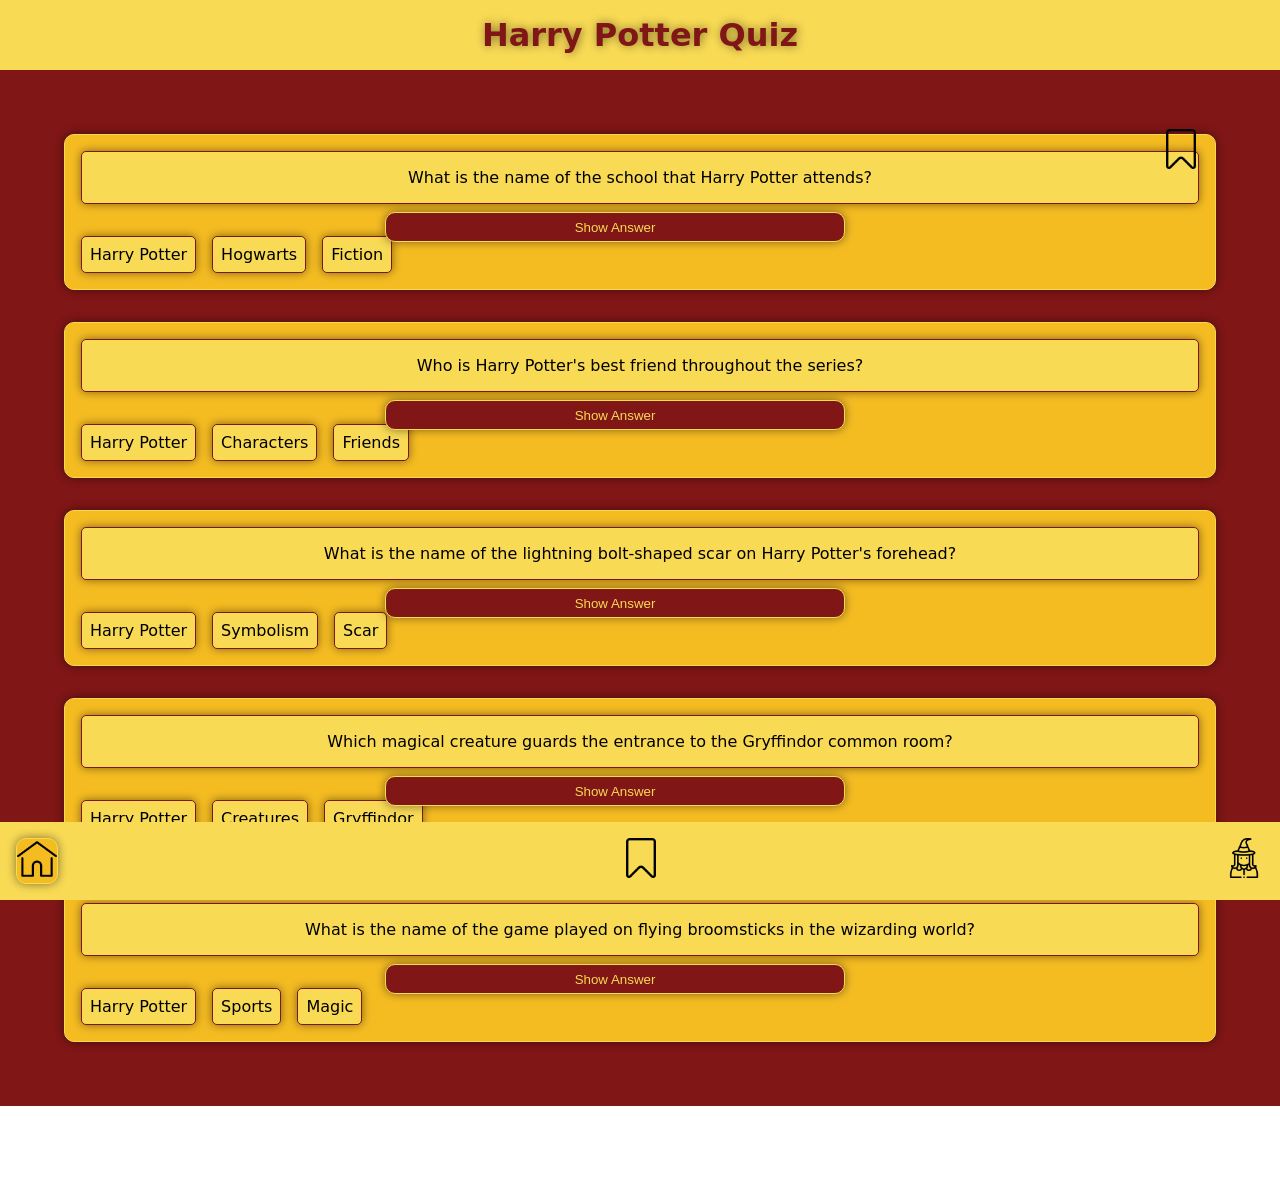
==== index.html @ 01d82114 "Zwischenstand, Navbarsteht wieder.." ====
<!doctype html>
<html lang="en">
  <head>
    <meta charset="UTF-8" />
    <meta name="viewport" content="width=device-width, initial-scale=1.0" />
    <link rel="stylesheet" href="./css/styles.css" />
    <title>My Quiz</title>
  </head>
  <body>
    <header class="my-header">
      <h1 class="my-header__title">Harry Potter Quiz</h1>
    </header>
    <main class="my-main">
      <section class="card">
        <!--Button: Bookmark-->
        <button class="card__bookmark">
          <img
            src="./pics/bookmark.png"
            alt="Bookmark"
            aria-describedby="Bookmark Symbol: unchecked"
            height="40vh"
            width="40vh"
          />
        </button>
        <!--Question-->
        <p class="card__question">
          What is the name of the school that Harry Potter attends?
        </p>
        <!--Answer (hidden option)-->
        <!-- <div class="card__answer-group"> -->
        <p class="card__answer" aria-describedby="Answer">
          Hogwarts School of Witchcraft and Wizardry
        </p>
        <!--Button: Show Answer / Hide Answer-->
        <button class="card__show-answer" type="button">Show Answer</button>
        <!-- </div> -->

        <!--categories as tags-->
        <div class="card__tags" aria-describedby="Tags regarding the question">
          <p class="card__tag tag--1">Harry Potter</p>
          <p class="card__tag tag--2">Hogwarts</p>
          <p class="card__tag tag--3">Fiction</p>
        </div>
      </section>
      <section class="card">
        <p class="card__question">
          Who is Harry Potter's best friend throughout the series?
        </p>
        <!--Answer (hidden option)-->
        <p class="card__answer">Ron Weasley</p>
        <!--Button: Show Answer / Hide Answer-->
        <button class="card__show-answer" type="button">Show Answer</button>
        <!--Button: Bookmark-->
        <button class="card__bookmark"></button>
        <!--categories as tags-->
        <div class="card__tags">
          <p class="card__tag tag-1">Harry Potter</p>
          <p class="card__tag tag-2">Characters</p>
          <p class="card__tag tag-3">Friends</p>
        </div>
      </section>
      <section class="card">
        <p class="card__question">
          What is the name of the lightning bolt-shaped scar on Harry Potter's
          forehead?
        </p>
        <!--Answer (hidden option)-->
        <p class="card__answer">The Dark Mark</p>
        <!--Button: Show Answer / Hide Answer-->
        <button class="card__show-answer" type="button">Show Answer</button>
        <!--Button: Bookmark-->
        <button class="card__bookmark"></button>
        <!--categories as tags-->
        <div class="card__tags">
          <p class="card__tag tag-1">Harry Potter</p>
          <p class="card__tag tag-2">Symbolism</p>
          <p class="card__tag tag-3">Scar</p>
        </div>
      </section>
      <section class="card">
        <p class="card__question">
          Which magical creature guards the entrance to the Gryffindor common
          room?
        </p>
        <!--Answer (hidden option)-->
        <p class="card__answer">The Fat Lady (portrait)</p>
        <!--Button: Show Answer / Hide Answer-->
        <button class="card__show-answer" type="button">Show Answer</button>
        <!--Button: Bookmark-->
        <button class="card__bookmark"></button>
        <!--categories as tags-->
        <div class="card__tags">
          <p class="card__tag tag-1">Harry Potter</p>
          <p class="card__tag tag-2">Creatures</p>
          <p class="card__tag tag-3">Gryffindor</p>
        </div>
      </section>
      <section class="card">
        <p class="card__question">
          What is the name of the game played on flying broomsticks in the
          wizarding world?
        </p>
        <!--Answer (hidden option)-->
        <p class="card__answer">Quidditch</p>
        <!--Button: Show Answer / Hide Answer-->
        <button class="card__show-answer" type="button">Show Answer</button>
        <!--Button: Bookmark-->
        <button class="card__bookmark"></button>
        <!--categories as tags-->
        <div class="card__tags">
          <p class="card__tag tag-1">Harry Potter</p>
          <p class="card__tag tag-2">Sports</p>
          <p class="card__tag tag-3">Magic</p>
        </div>
      </section>
    </main>
    <footer>
      <nav class="navbar">
        <!-- <a class="navbar__icon" href="#home"><img src="./pics/home.png" /></a>
        <a class="navbar__icon" href="#bookmark">bookmark</a>
        <a class="navbar__icon" href="#profile">profile</a> -->
        <ul class="navbar__list">
          <li class="navbar__item navbar__item--active">
            <a href="index.html" class="navbar__icon">
              <img
                src="./pics/home.png"
                alt="Home Icon"
                width="40vd"
                aria-describedby="Navigation to Homepage"
              />
            </a>
          </li>
          <li class="navbar__item">
            <a href="bookmark.html" class="navbar__icon">
              <img
                src="./pics/bookmark.png"
                alt="Home Icon"
                width="40vd"
                aria-describedby="Navigation to Bookmark page"
              />
            </a>
          </li>
          <li class="navbar__item">
            <a href="#profile" class="navbar__icon">
              <img
                src="./pics/witch.png"
                alt="Home Icon"
                width="40vd"
                aria-describedby="Navigation to Profile page"
              />
            </a>
          </li>
        </ul>
      </nav>
    </footer>
  </body>
</html>
---- css/styles.css ----
@import "./global.css";
@import "./header.css";
@import "./navbar.css";
@import "./main.css";
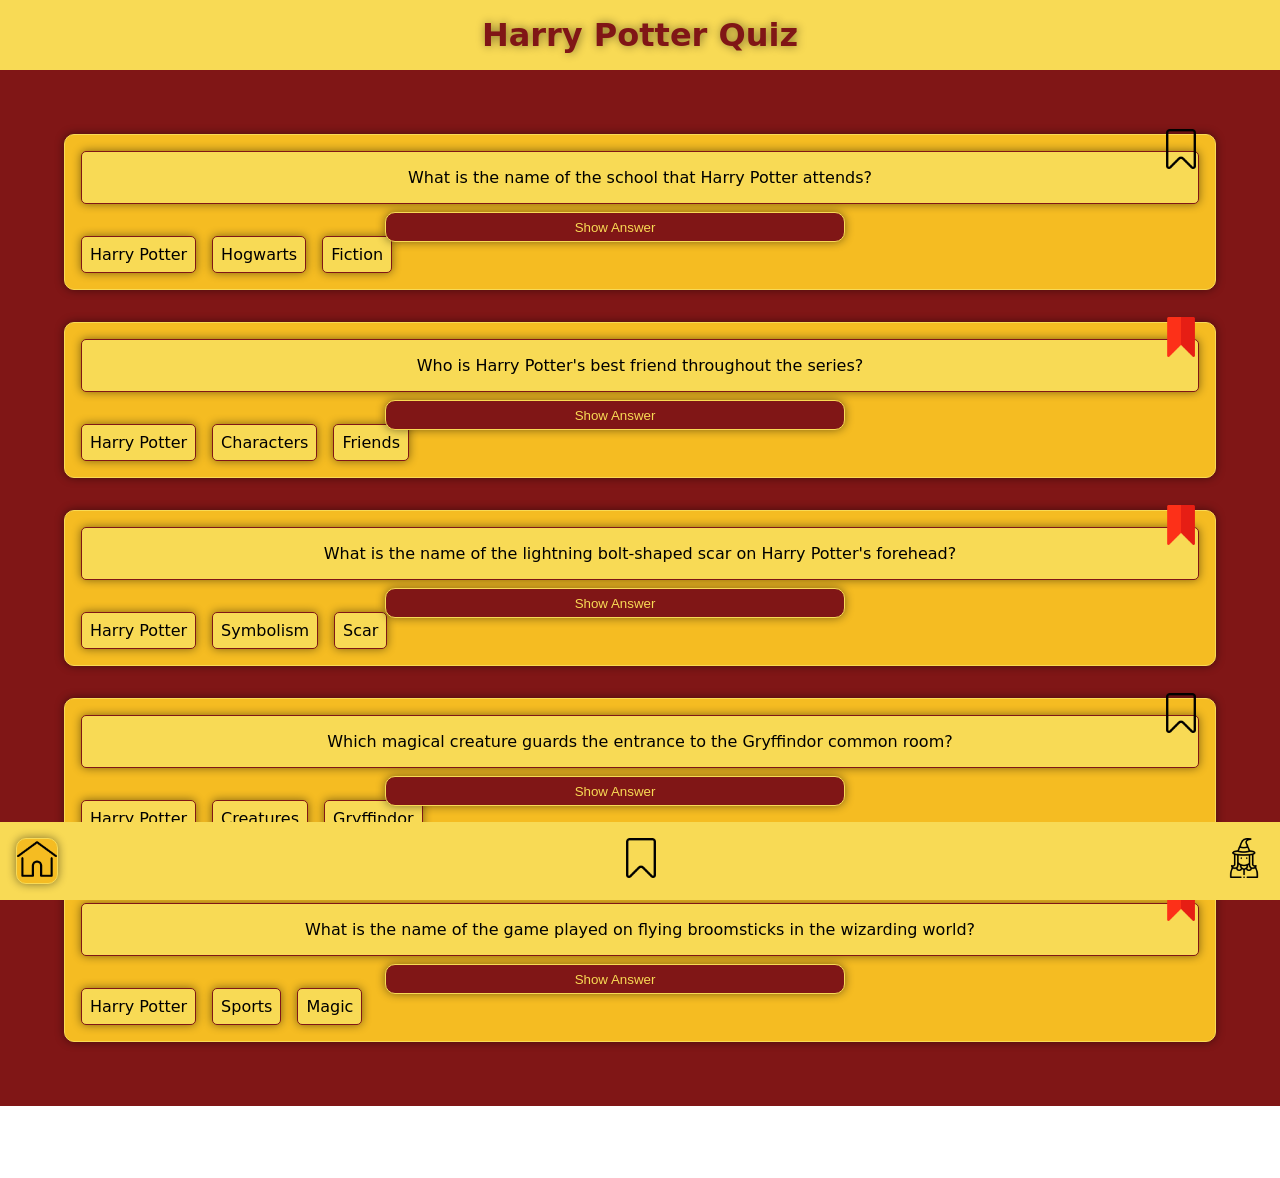
==== commit e5de6274: "las changes hp, card structure, now nice; also media for >900px" ====
--- a/index.html
+++ b/index.html
@@ -22,36 +22,51 @@
             width="40vh"
           />
         </button>
+
         <!--Question-->
         <p class="card__question">
           What is the name of the school that Harry Potter attends?
         </p>
-        <!--Answer (hidden option)-->
-        <!-- <div class="card__answer-group"> -->
+
+        <!--Answer (hidden option)-->
         <p class="card__answer" aria-describedby="Answer">
           Hogwarts School of Witchcraft and Wizardry
         </p>
-        <!--Button: Show Answer / Hide Answer-->
-        <button class="card__show-answer" type="button">Show Answer</button>
-        <!-- </div> -->
-
-        <!--categories as tags-->
+
+        <!--Button: Show Answer / Hide Answer-->
+        <button class="card__show-answer" type="button">Show Answer</button>
+        <!--categories as tags-->
+
         <div class="card__tags" aria-describedby="Tags regarding the question">
           <p class="card__tag tag--1">Harry Potter</p>
           <p class="card__tag tag--2">Hogwarts</p>
           <p class="card__tag tag--3">Fiction</p>
         </div>
       </section>
-      <section class="card">
+
+      <section class="card">
+        <!--Button: Bookmark-->
+        <button class="card__bookmark">
+          <img
+            src="./pics/bookmark-checked.png"
+            alt="Bookmark"
+            aria-describedby="Bookmark Symbol: unchecked"
+            height="40vh"
+            width="40vh"
+          />
+        </button>
+
+        <!--Question-->
         <p class="card__question">
           Who is Harry Potter's best friend throughout the series?
         </p>
+
         <!--Answer (hidden option)-->
         <p class="card__answer">Ron Weasley</p>
-        <!--Button: Show Answer / Hide Answer-->
-        <button class="card__show-answer" type="button">Show Answer</button>
-        <!--Button: Bookmark-->
-        <button class="card__bookmark"></button>
+
+        <!--Button: Show Answer / Hide Answer-->
+        <button class="card__show-answer" type="button">Show Answer</button>
+
         <!--categories as tags-->
         <div class="card__tags">
           <p class="card__tag tag-1">Harry Potter</p>
@@ -59,17 +74,31 @@
           <p class="card__tag tag-3">Friends</p>
         </div>
       </section>
-      <section class="card">
+
+      <section class="card">
+        <!--Button: Bookmark-->
+        <button class="card__bookmark">
+          <img
+            src="./pics/bookmark-checked.png"
+            alt="Bookmark"
+            aria-describedby="Bookmark Symbol: unchecked"
+            height="40vh"
+            width="40vh"
+          />
+        </button>
+
+        <!--Question-->
         <p class="card__question">
           What is the name of the lightning bolt-shaped scar on Harry Potter's
           forehead?
         </p>
+
         <!--Answer (hidden option)-->
         <p class="card__answer">The Dark Mark</p>
-        <!--Button: Show Answer / Hide Answer-->
-        <button class="card__show-answer" type="button">Show Answer</button>
-        <!--Button: Bookmark-->
-        <button class="card__bookmark"></button>
+
+        <!--Button: Show Answer / Hide Answer-->
+        <button class="card__show-answer" type="button">Show Answer</button>
+
         <!--categories as tags-->
         <div class="card__tags">
           <p class="card__tag tag-1">Harry Potter</p>
@@ -77,17 +106,31 @@
           <p class="card__tag tag-3">Scar</p>
         </div>
       </section>
-      <section class="card">
+
+      <section class="card">
+        <!--Button: Bookmark-->
+        <button class="card__bookmark">
+          <img
+            src="./pics/bookmark.png"
+            alt="Bookmark"
+            aria-describedby="Bookmark Symbol: unchecked"
+            height="40vh"
+            width="40vh"
+          />
+        </button>
+
+        <!--Question-->
         <p class="card__question">
           Which magical creature guards the entrance to the Gryffindor common
           room?
         </p>
+
         <!--Answer (hidden option)-->
         <p class="card__answer">The Fat Lady (portrait)</p>
-        <!--Button: Show Answer / Hide Answer-->
-        <button class="card__show-answer" type="button">Show Answer</button>
-        <!--Button: Bookmark-->
-        <button class="card__bookmark"></button>
+
+        <!--Button: Show Answer / Hide Answer-->
+        <button class="card__show-answer" type="button">Show Answer</button>
+
         <!--categories as tags-->
         <div class="card__tags">
           <p class="card__tag tag-1">Harry Potter</p>
@@ -95,17 +138,31 @@
           <p class="card__tag tag-3">Gryffindor</p>
         </div>
       </section>
-      <section class="card">
+
+      <section class="card">
+        <!--Button: Bookmark-->
+        <button class="card__bookmark">
+          <img
+            src="./pics/bookmark-checked.png"
+            alt="Bookmark"
+            aria-describedby="Bookmark Symbol: unchecked"
+            height="40vh"
+            width="40vh"
+          />
+        </button>
+
+        <!--Question-->
         <p class="card__question">
           What is the name of the game played on flying broomsticks in the
           wizarding world?
         </p>
+
         <!--Answer (hidden option)-->
         <p class="card__answer">Quidditch</p>
-        <!--Button: Show Answer / Hide Answer-->
-        <button class="card__show-answer" type="button">Show Answer</button>
-        <!--Button: Bookmark-->
-        <button class="card__bookmark"></button>
+
+        <!--Button: Show Answer / Hide Answer-->
+        <button class="card__show-answer" type="button">Show Answer</button>
+
         <!--categories as tags-->
         <div class="card__tags">
           <p class="card__tag tag-1">Harry Potter</p>
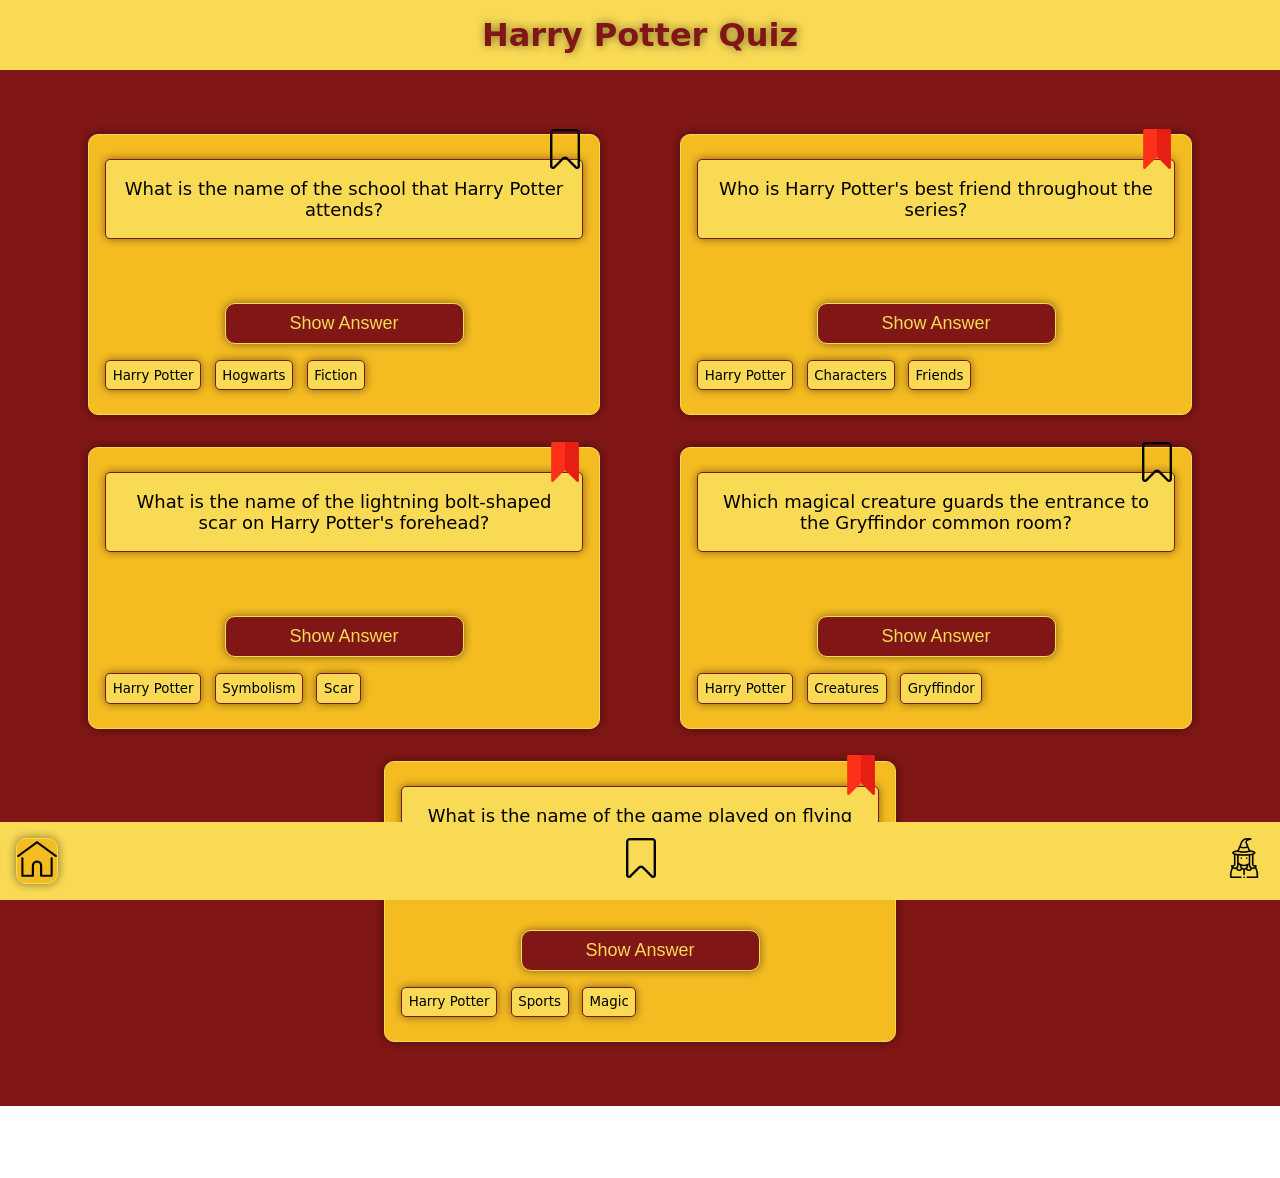
==== commit 88386bbe: "created profil page" ====
--- a/index.html
+++ b/index.html
@@ -198,7 +198,7 @@
             </a>
           </li>
           <li class="navbar__item">
-            <a href="#profile" class="navbar__icon">
+            <a href="profile.html" class="navbar__icon">
               <img
                 src="./pics/witch.png"
                 alt="Home Icon"
--- a/css/styles.css
+++ b/css/styles.css
@@ -2,3 +2,4 @@
 @import "./header.css";
 @import "./navbar.css";
 @import "./main.css";
+@import "./profile.css";
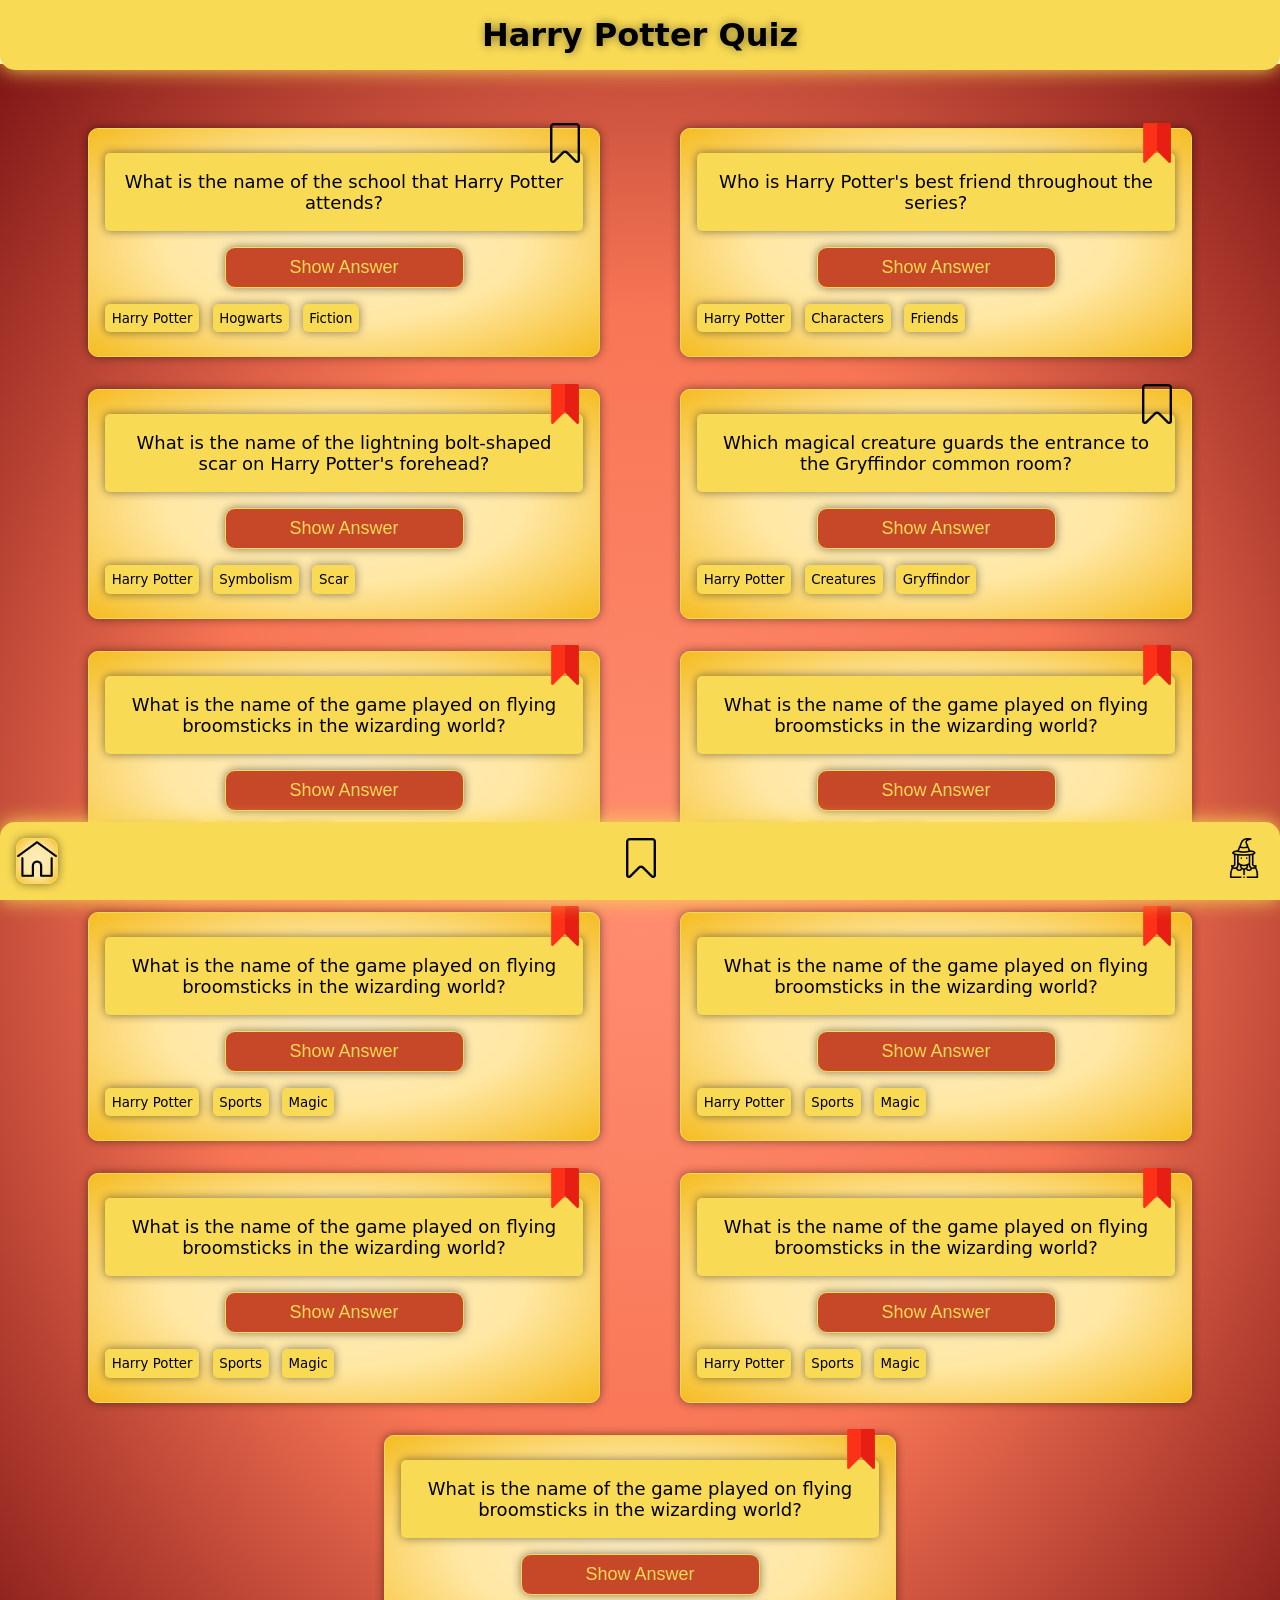
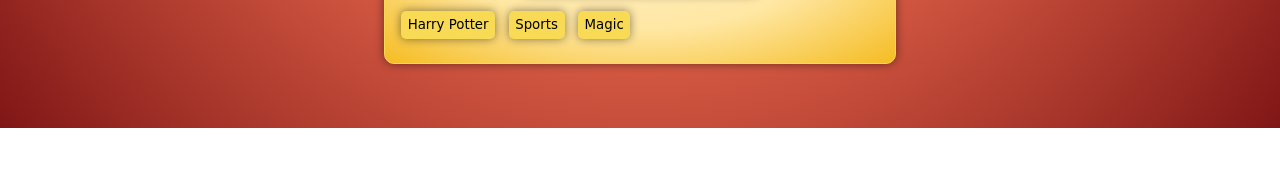
==== commit 281f91a6: "changed some colors, header fixed" ====
--- a/index.html
+++ b/index.html
@@ -4,7 +4,8 @@
     <meta charset="UTF-8" />
     <meta name="viewport" content="width=device-width, initial-scale=1.0" />
     <link rel="stylesheet" href="./css/styles.css" />
-    <title>My Quiz</title>
+    <link rel="icon" href="./pics/witch.png" type="image/jpg" />
+    <title>My Harry Potter Quiz</title>
   </head>
   <body>
     <header class="my-header">
@@ -136,6 +137,198 @@
           <p class="card__tag tag-1">Harry Potter</p>
           <p class="card__tag tag-2">Creatures</p>
           <p class="card__tag tag-3">Gryffindor</p>
+        </div>
+      </section>
+
+      <section class="card">
+        <!--Button: Bookmark-->
+        <button class="card__bookmark">
+          <img
+            src="./pics/bookmark-checked.png"
+            alt="Bookmark"
+            aria-describedby="Bookmark Symbol: unchecked"
+            height="40vh"
+            width="40vh"
+          />
+        </button>
+
+        <!--Question-->
+        <p class="card__question">
+          What is the name of the game played on flying broomsticks in the
+          wizarding world?
+        </p>
+
+        <!--Answer (hidden option)-->
+        <p class="card__answer">Quidditch</p>
+
+        <!--Button: Show Answer / Hide Answer-->
+        <button class="card__show-answer" type="button">Show Answer</button>
+
+        <!--categories as tags-->
+        <div class="card__tags">
+          <p class="card__tag tag-1">Harry Potter</p>
+          <p class="card__tag tag-2">Sports</p>
+          <p class="card__tag tag-3">Magic</p>
+        </div>
+      </section>
+
+      <section class="card">
+        <!--Button: Bookmark-->
+        <button class="card__bookmark">
+          <img
+            src="./pics/bookmark-checked.png"
+            alt="Bookmark"
+            aria-describedby="Bookmark Symbol: unchecked"
+            height="40vh"
+            width="40vh"
+          />
+        </button>
+
+        <!--Question-->
+        <p class="card__question">
+          What is the name of the game played on flying broomsticks in the
+          wizarding world?
+        </p>
+
+        <!--Answer (hidden option)-->
+        <p class="card__answer">Quidditch</p>
+
+        <!--Button: Show Answer / Hide Answer-->
+        <button class="card__show-answer" type="button">Show Answer</button>
+
+        <!--categories as tags-->
+        <div class="card__tags">
+          <p class="card__tag tag-1">Harry Potter</p>
+          <p class="card__tag tag-2">Sports</p>
+          <p class="card__tag tag-3">Magic</p>
+        </div>
+      </section>
+
+      <section class="card">
+        <!--Button: Bookmark-->
+        <button class="card__bookmark">
+          <img
+            src="./pics/bookmark-checked.png"
+            alt="Bookmark"
+            aria-describedby="Bookmark Symbol: unchecked"
+            height="40vh"
+            width="40vh"
+          />
+        </button>
+
+        <!--Question-->
+        <p class="card__question">
+          What is the name of the game played on flying broomsticks in the
+          wizarding world?
+        </p>
+
+        <!--Answer (hidden option)-->
+        <p class="card__answer">Quidditch</p>
+
+        <!--Button: Show Answer / Hide Answer-->
+        <button class="card__show-answer" type="button">Show Answer</button>
+
+        <!--categories as tags-->
+        <div class="card__tags">
+          <p class="card__tag tag-1">Harry Potter</p>
+          <p class="card__tag tag-2">Sports</p>
+          <p class="card__tag tag-3">Magic</p>
+        </div>
+      </section>
+
+      <section class="card">
+        <!--Button: Bookmark-->
+        <button class="card__bookmark">
+          <img
+            src="./pics/bookmark-checked.png"
+            alt="Bookmark"
+            aria-describedby="Bookmark Symbol: unchecked"
+            height="40vh"
+            width="40vh"
+          />
+        </button>
+
+        <!--Question-->
+        <p class="card__question">
+          What is the name of the game played on flying broomsticks in the
+          wizarding world?
+        </p>
+
+        <!--Answer (hidden option)-->
+        <p class="card__answer">Quidditch</p>
+
+        <!--Button: Show Answer / Hide Answer-->
+        <button class="card__show-answer" type="button">Show Answer</button>
+
+        <!--categories as tags-->
+        <div class="card__tags">
+          <p class="card__tag tag-1">Harry Potter</p>
+          <p class="card__tag tag-2">Sports</p>
+          <p class="card__tag tag-3">Magic</p>
+        </div>
+      </section>
+
+      <section class="card">
+        <!--Button: Bookmark-->
+        <button class="card__bookmark">
+          <img
+            src="./pics/bookmark-checked.png"
+            alt="Bookmark"
+            aria-describedby="Bookmark Symbol: unchecked"
+            height="40vh"
+            width="40vh"
+          />
+        </button>
+
+        <!--Question-->
+        <p class="card__question">
+          What is the name of the game played on flying broomsticks in the
+          wizarding world?
+        </p>
+
+        <!--Answer (hidden option)-->
+        <p class="card__answer">Quidditch</p>
+
+        <!--Button: Show Answer / Hide Answer-->
+        <button class="card__show-answer" type="button">Show Answer</button>
+
+        <!--categories as tags-->
+        <div class="card__tags">
+          <p class="card__tag tag-1">Harry Potter</p>
+          <p class="card__tag tag-2">Sports</p>
+          <p class="card__tag tag-3">Magic</p>
+        </div>
+      </section>
+
+      <section class="card">
+        <!--Button: Bookmark-->
+        <button class="card__bookmark">
+          <img
+            src="./pics/bookmark-checked.png"
+            alt="Bookmark"
+            aria-describedby="Bookmark Symbol: unchecked"
+            height="40vh"
+            width="40vh"
+          />
+        </button>
+
+        <!--Question-->
+        <p class="card__question">
+          What is the name of the game played on flying broomsticks in the
+          wizarding world?
+        </p>
+
+        <!--Answer (hidden option)-->
+        <p class="card__answer">Quidditch</p>
+
+        <!--Button: Show Answer / Hide Answer-->
+        <button class="card__show-answer" type="button">Show Answer</button>
+
+        <!--categories as tags-->
+        <div class="card__tags">
+          <p class="card__tag tag-1">Harry Potter</p>
+          <p class="card__tag tag-2">Sports</p>
+          <p class="card__tag tag-3">Magic</p>
         </div>
       </section>
 
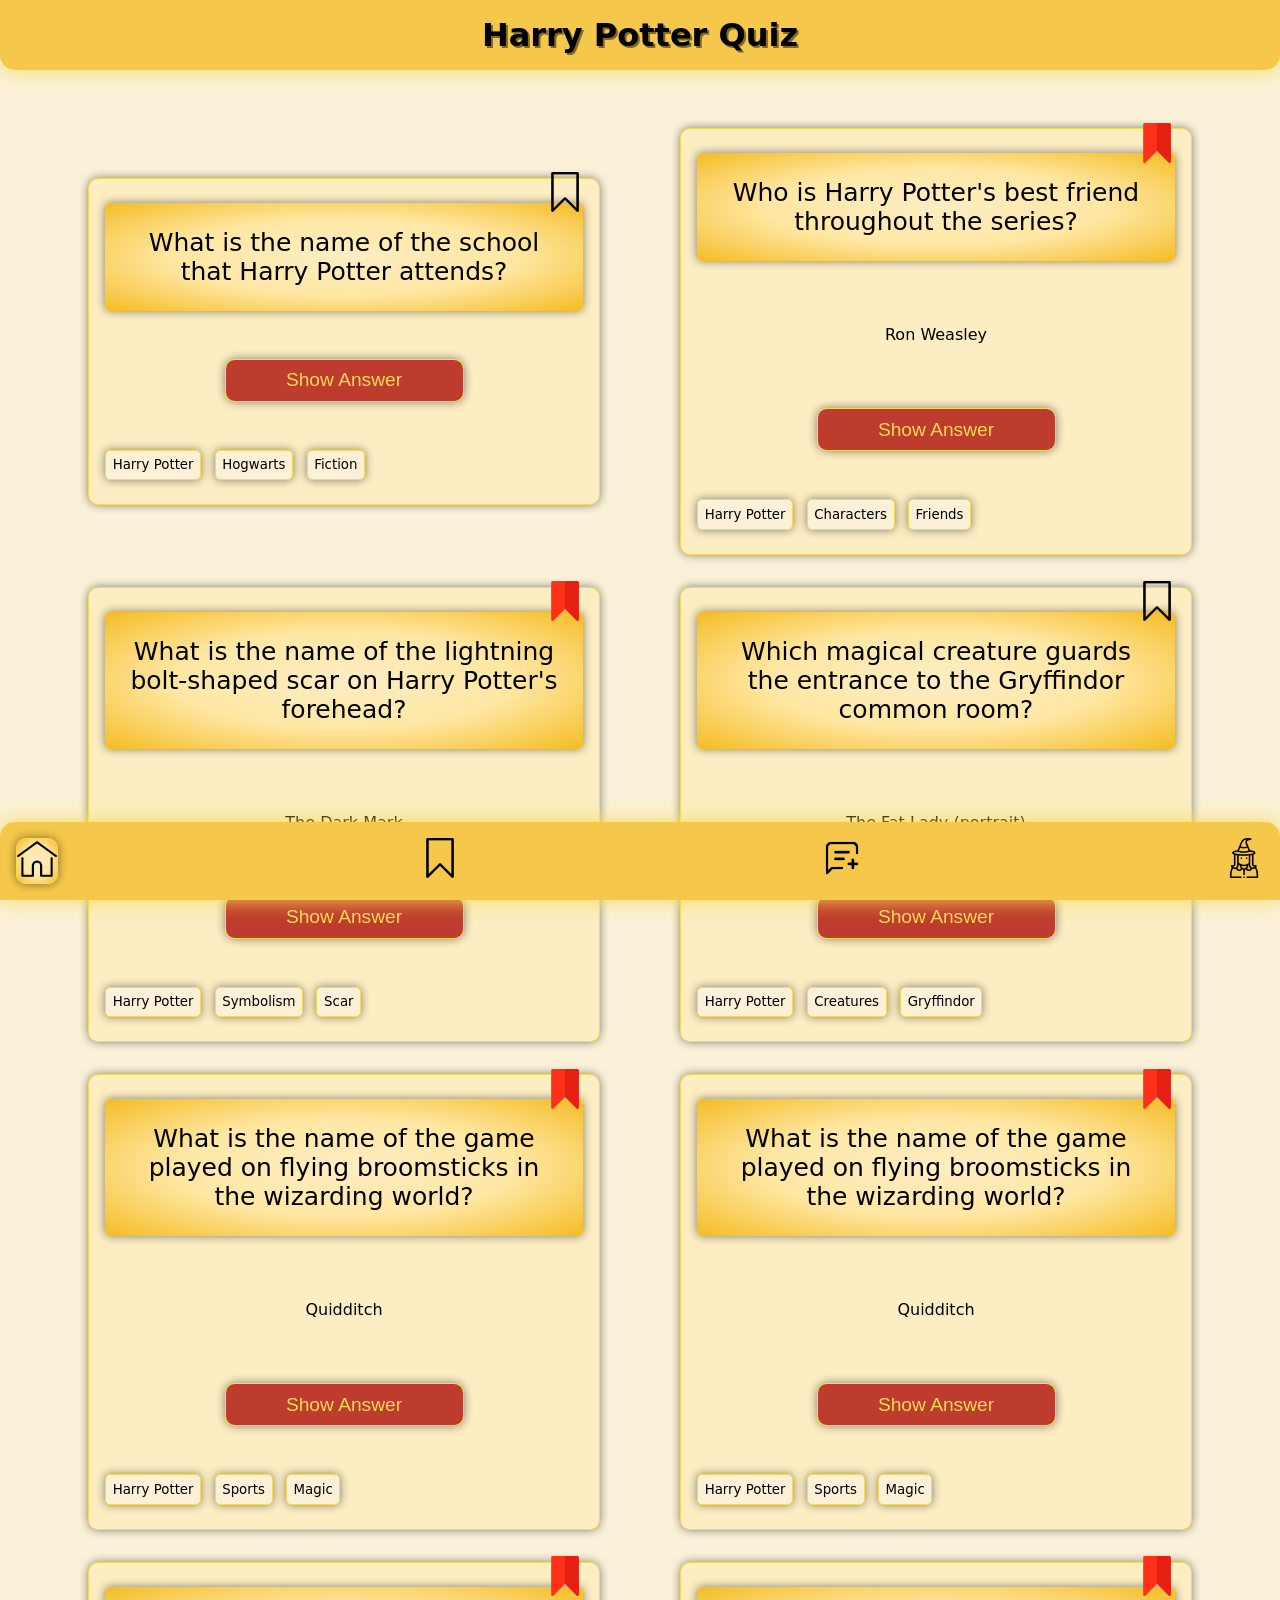
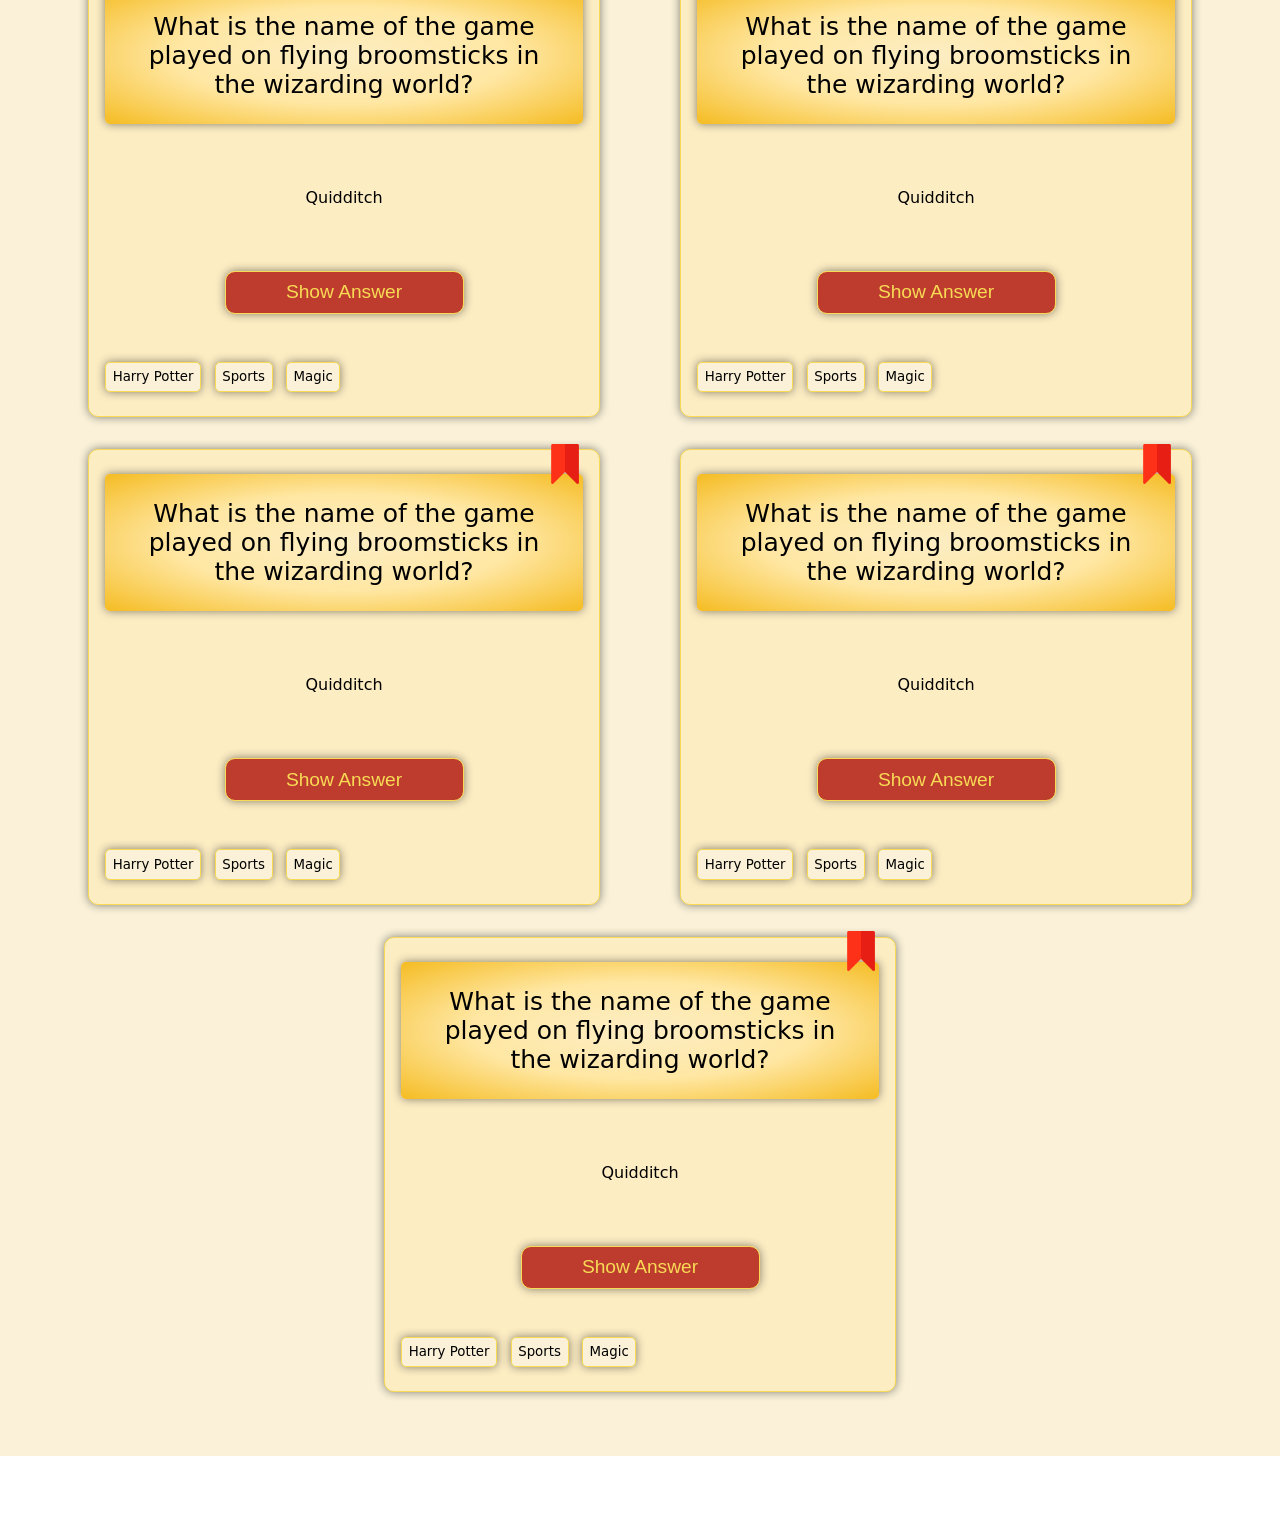
==== commit 12d6235c: "toggle show/hide answer, toggle bookmark, new question page" ====
--- a/index.html
+++ b/index.html
@@ -5,6 +5,7 @@
     <meta name="viewport" content="width=device-width, initial-scale=1.0" />
     <link rel="stylesheet" href="./css/styles.css" />
     <link rel="icon" href="./pics/witch.png" type="image/jpg" />
+    <script src="js/index.js" defer></script>
     <title>My Harry Potter Quiz</title>
   </head>
   <body>
@@ -14,13 +15,14 @@
     <main class="my-main">
       <section class="card">
         <!--Button: Bookmark-->
-        <button class="card__bookmark">
-          <img
-            src="./pics/bookmark.png"
-            alt="Bookmark"
-            aria-describedby="Bookmark Symbol: unchecked"
-            height="40vh"
-            width="40vh"
+        <button class="card__bookmark" data-js="bookmark">
+          <img
+            src="./pics/bookmark-fav.png"
+            alt="Bookmark"
+            aria-describedby="Bookmark Symbol: unchecked"
+            height="40vh"
+            width="40vh"
+            data-js="bookmarkIcon"
           />
         </button>
 
@@ -30,12 +32,18 @@
         </p>
 
         <!--Answer (hidden option)-->
-        <p class="card__answer" aria-describedby="Answer">
+        <p
+          class="card__answer card__answer--hide"
+          aria-describedby="Answer"
+          data-js="answer"
+        >
           Hogwarts School of Witchcraft and Wizardry
         </p>
 
         <!--Button: Show Answer / Hide Answer-->
-        <button class="card__show-answer" type="button">Show Answer</button>
+        <button class="card__show-answer" type="button" data-js="answerbutton">
+          Show Answer
+        </button>
         <!--categories as tags-->
 
         <div class="card__tags" aria-describedby="Tags regarding the question">
@@ -112,7 +120,7 @@
         <!--Button: Bookmark-->
         <button class="card__bookmark">
           <img
-            src="./pics/bookmark.png"
+            src="./pics/bookmark-fav.png"
             alt="Bookmark"
             aria-describedby="Bookmark Symbol: unchecked"
             height="40vh"
@@ -383,10 +391,20 @@
           <li class="navbar__item">
             <a href="bookmark.html" class="navbar__icon">
               <img
-                src="./pics/bookmark.png"
-                alt="Home Icon"
+                src="./pics/bookmark-fav.png"
+                alt="Bookmark Icon"
                 width="40vd"
                 aria-describedby="Navigation to Bookmark page"
+              />
+            </a>
+          </li>
+          <li class="navbar__item">
+            <a href="form.html" class="navbar__icon">
+              <img
+                src="./pics/add-question.png"
+                alt="Create new card Icon"
+                width="40vd"
+                aria-describedby="Navigation to page for Creating new cards"
               />
             </a>
           </li>
@@ -394,7 +412,7 @@
             <a href="profile.html" class="navbar__icon">
               <img
                 src="./pics/witch.png"
-                alt="Home Icon"
+                alt="Profile Icon"
                 width="40vd"
                 aria-describedby="Navigation to Profile page"
               />
--- a/css/styles.css
+++ b/css/styles.css
@@ -3,3 +3,4 @@
 @import "./navbar.css";
 @import "./main.css";
 @import "./profile.css";
+@import "./form.css";
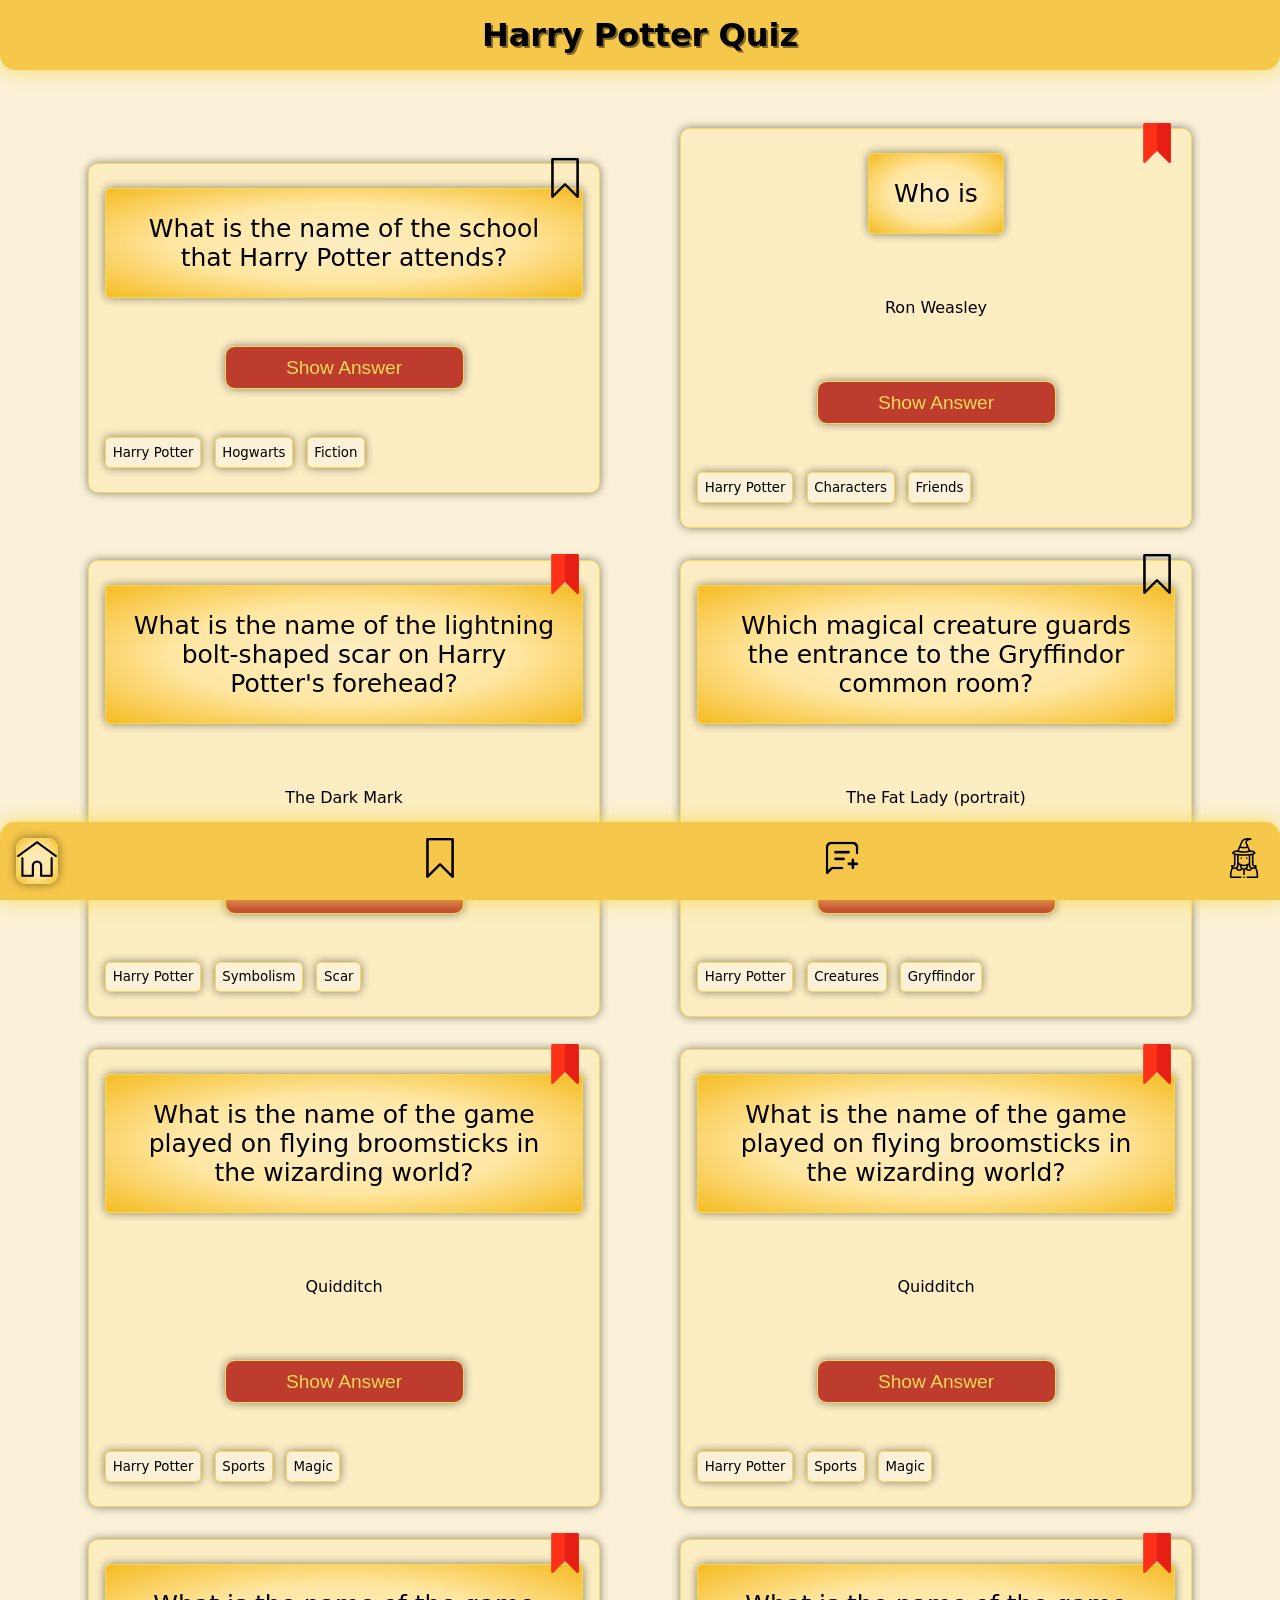
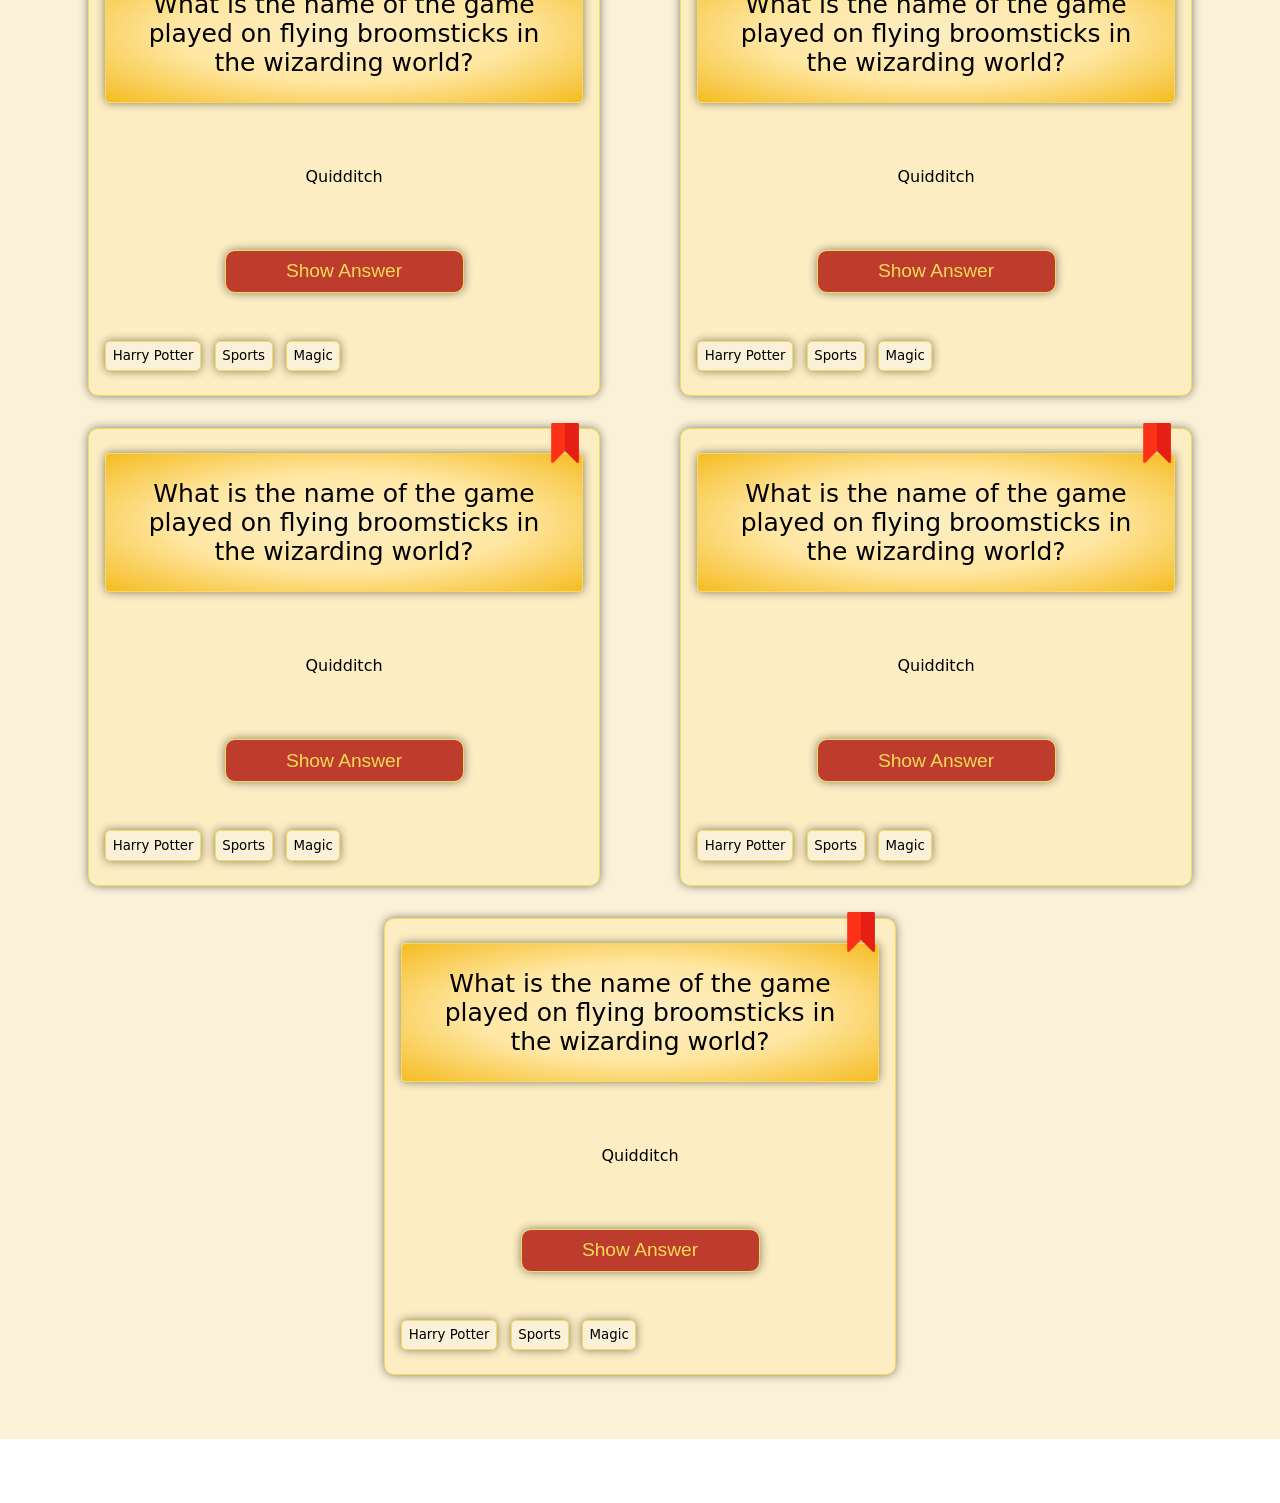
==== commit 00dfa459: "char counter" ====
--- a/index.html
+++ b/index.html
@@ -66,9 +66,7 @@
         </button>
 
         <!--Question-->
-        <p class="card__question">
-          Who is Harry Potter's best friend throughout the series?
-        </p>
+        <p class="card__question">Who is</p>
 
         <!--Answer (hidden option)-->
         <p class="card__answer">Ron Weasley</p>
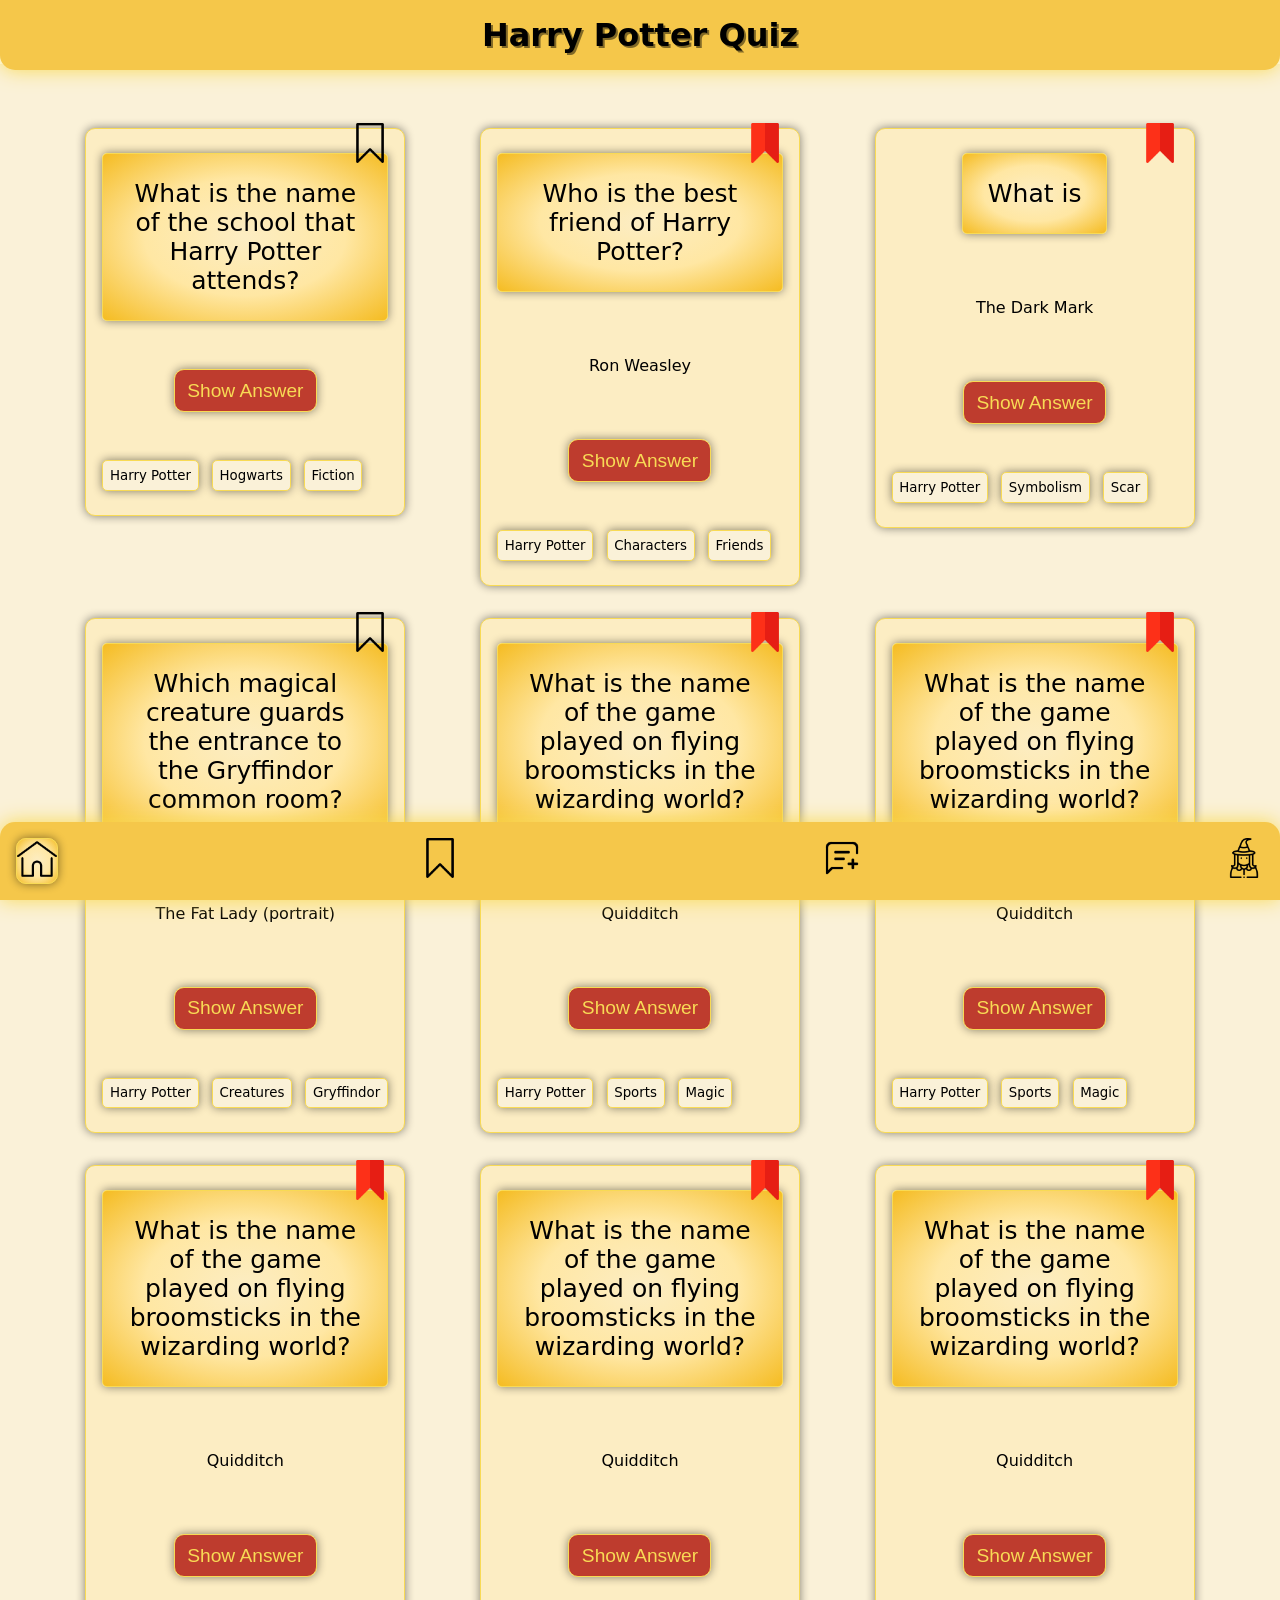
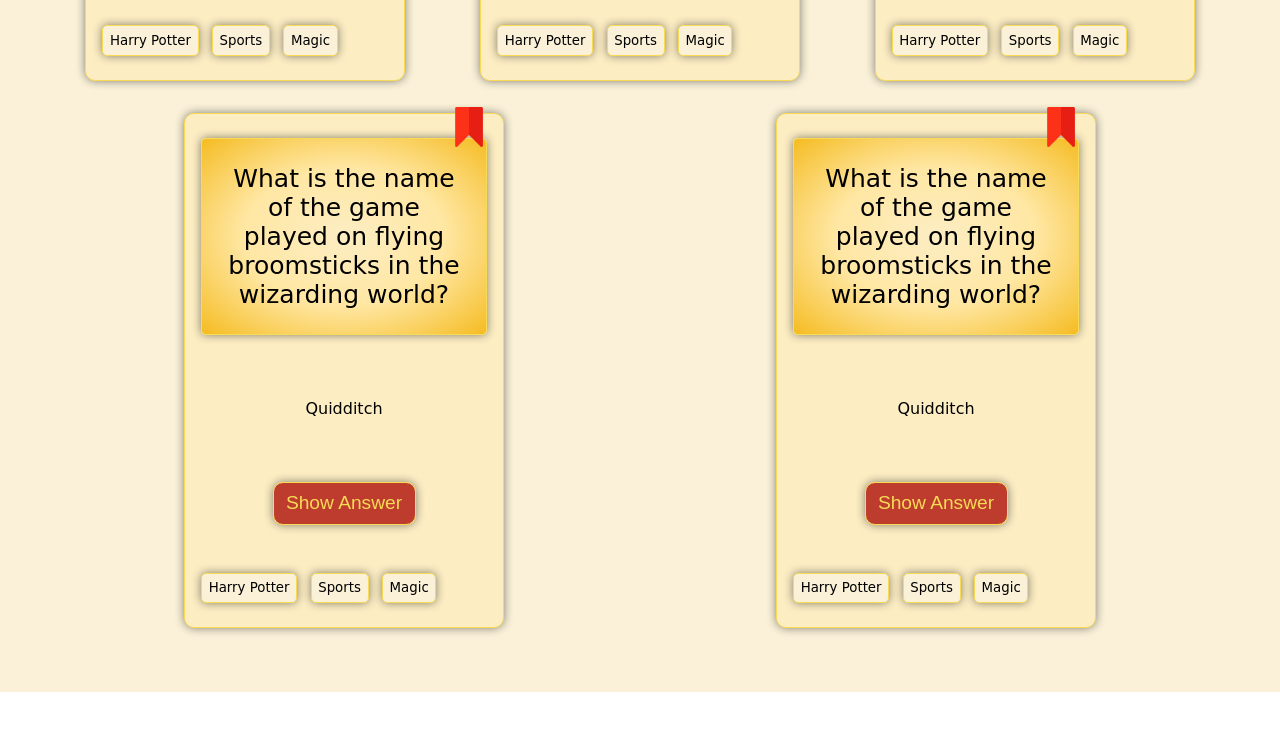
==== commit 85926e3a: "mediaquery and new card button and bookmark listener überarbeitet" ====
--- a/index.html
+++ b/index.html
@@ -66,7 +66,7 @@
         </button>
 
         <!--Question-->
-        <p class="card__question">Who is</p>
+        <p class="card__question">Who is the best friend of Harry Potter?</p>
 
         <!--Answer (hidden option)-->
         <p class="card__answer">Ron Weasley</p>
@@ -96,8 +96,9 @@
 
         <!--Question-->
         <p class="card__question">
-          What is the name of the lightning bolt-shaped scar on Harry Potter's
-          forehead?
+          What is
+          <!--  the name of the lightning bolt-shaped scar on Harry Potter's
+          forehead? -->
         </p>
 
         <!--Answer (hidden option)-->
